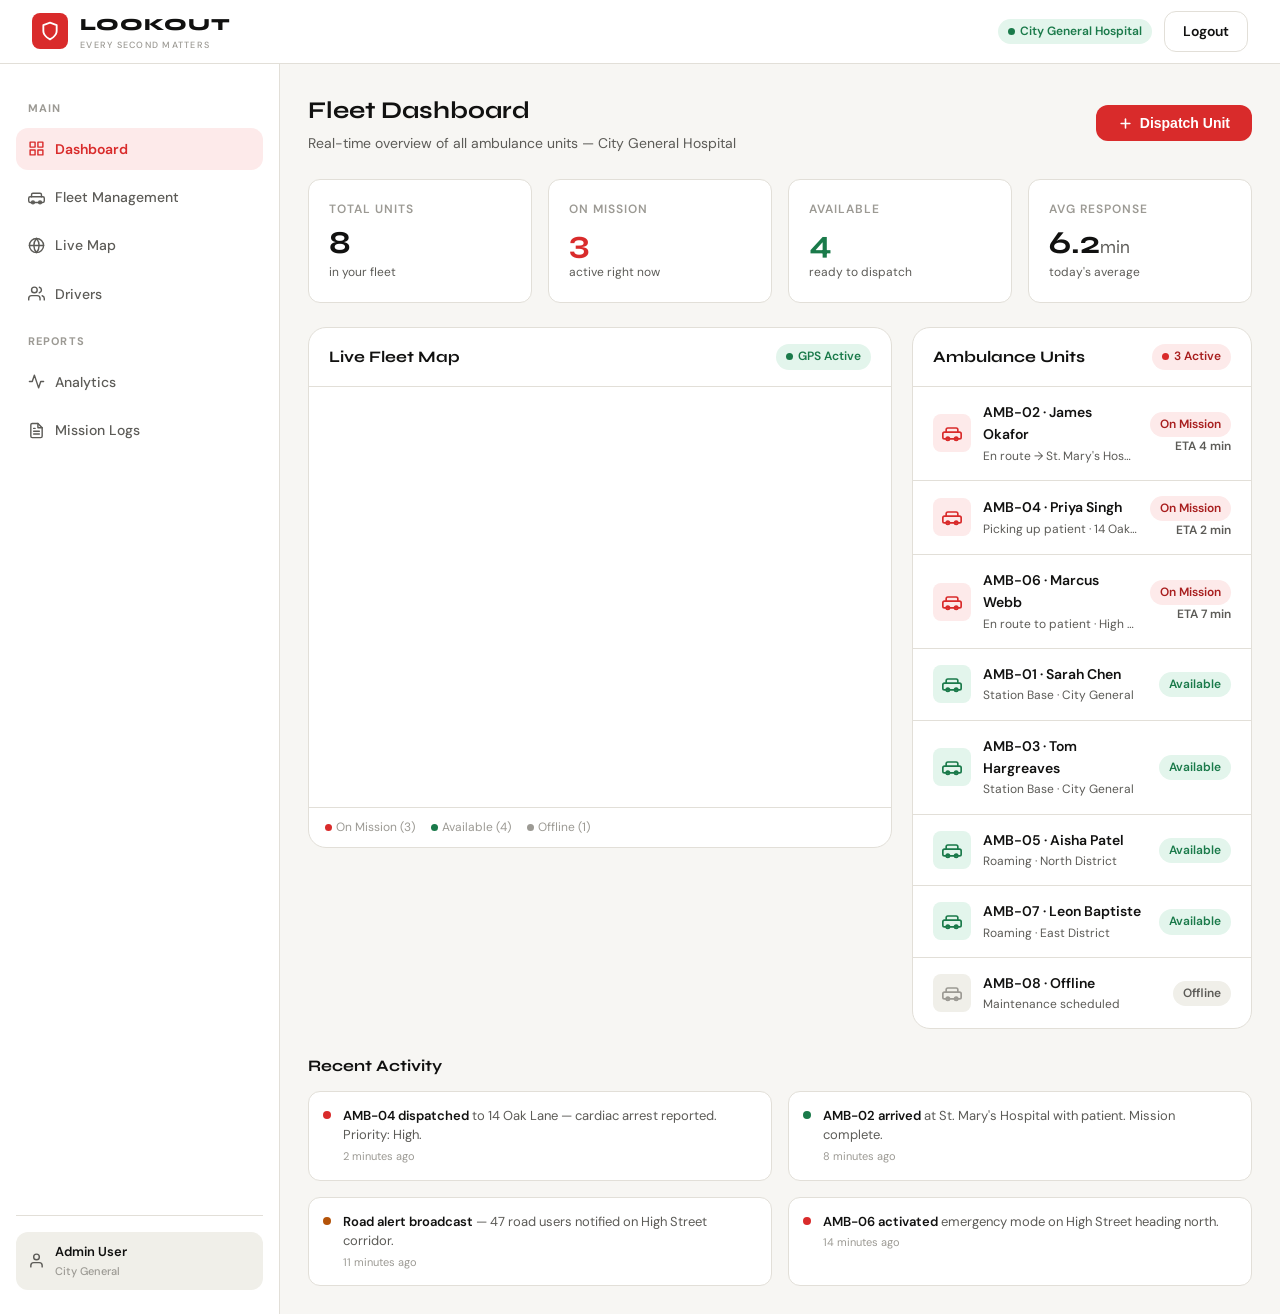
==== admin-dashboard.html @ bb5c8521 "Add files via upload" ====
<!DOCTYPE html>
<html lang="en">
<head>
  <meta charset="UTF-8"/>
  <meta name="viewport" content="width=device-width, initial-scale=1.0"/>
  <title>Admin Dashboard – Lookout</title>
  <link rel="stylesheet" href="style.css"/>
  <style>
    body { background: var(--bg); }

    .page-wrap {
      display: grid;
      grid-template-columns: 280px 1fr;
      min-height: calc(100vh - 64px);
    }

    /* SIDEBAR */
    .sidebar {
      background: var(--surface);
      border-right: 1px solid var(--border);
      padding: 24px 16px;
      display: flex;
      flex-direction: column;
      gap: 6px;
    }

    .sidebar-label {
      font-size: 11px;
      font-weight: 700;
      letter-spacing: 0.1em;
      text-transform: uppercase;
      color: var(--text3);
      padding: 4px 12px;
      margin-top: 8px;
    }

    .nav-item {
      display: flex;
      align-items: center;
      gap: 10px;
      padding: 10px 12px;
      border-radius: var(--radius);
      font-size: 14px;
      font-weight: 500;
      color: var(--text2);
      cursor: pointer;
      text-decoration: none;
      transition: background 0.12s, color 0.12s;
    }
    .nav-item svg { width: 17px; height: 17px; flex-shrink: 0; }
    .nav-item:hover { background: var(--surface2); color: var(--text); }
    .nav-item.active { background: var(--red-light); color: var(--red); font-weight: 600; }

    .sidebar-footer {
      margin-top: auto;
      padding-top: 16px;
      border-top: 1px solid var(--border);
    }

    /* MAIN CONTENT */
    .main {
      padding: 28px;
      display: flex;
      flex-direction: column;
      gap: 24px;
      overflow-y: auto;
    }

    .page-header {
      display: flex;
      align-items: center;
      justify-content: space-between;
    }

    .page-header h1 {
      font-family: var(--font-display);
      font-size: 24px;
      font-weight: 700;
    }

    .page-header p { font-size: 14px; color: var(--text2); margin-top: 2px; }

    /* STATS ROW */
    .stats-row {
      display: grid;
      grid-template-columns: repeat(4, 1fr);
      gap: 16px;
    }

    /* MAP + TABLE */
    .grid-2 {
      display: grid;
      grid-template-columns: 1fr 340px;
      gap: 20px;
      align-items: start;
    }

    /* MAP */
    .map-container {
      background: var(--surface);
      border: 1px solid var(--border);
      border-radius: var(--radius-lg);
      overflow: hidden;
    }

    .map-header {
      display: flex;
      align-items: center;
      justify-content: space-between;
      padding: 16px 20px;
      border-bottom: 1px solid var(--border);
    }

    .map-header h3 {
      font-family: var(--font-display);
      font-size: 16px;
      font-weight: 700;
    }

    .map-frame {
      width: 100%;
      height: 420px;
      border: none;
      display: block;
    }

    /* MAP SVG VISUALIZATION */
    .map-svg-wrap {
      width: 100%;
      height: 420px;
      background: #e4efe4;
      position: relative;
      overflow: hidden;
    }

    /* FLEET TABLE */
    .fleet-panel {
      background: var(--surface);
      border: 1px solid var(--border);
      border-radius: var(--radius-lg);
      overflow: hidden;
    }

    .fleet-header {
      padding: 16px 20px;
      border-bottom: 1px solid var(--border);
      display: flex;
      align-items: center;
      justify-content: space-between;
    }

    .fleet-header h3 {
      font-family: var(--font-display);
      font-size: 16px;
      font-weight: 700;
    }

    .ambulance-item {
      display: flex;
      align-items: center;
      gap: 12px;
      padding: 14px 20px;
      border-bottom: 1px solid var(--border);
      cursor: pointer;
      transition: background 0.12s;
    }
    .ambulance-item:hover { background: var(--surface2); }
    .ambulance-item:last-child { border-bottom: none; }

    .amb-icon {
      width: 38px;
      height: 38px;
      border-radius: 8px;
      display: flex;
      align-items: center;
      justify-content: center;
      flex-shrink: 0;
    }
    .amb-icon svg { width: 20px; height: 20px; }
    .amb-icon.active { background: var(--red-light); color: var(--red); }
    .amb-icon.available { background: var(--green-light); color: var(--green); }
    .amb-icon.offline { background: var(--surface2); color: var(--text3); }

    .amb-info { flex: 1; min-width: 0; }
    .amb-name { font-size: 14px; font-weight: 600; color: var(--text); }
    .amb-location { font-size: 12px; color: var(--text2); margin-top: 1px; white-space: nowrap; overflow: hidden; text-overflow: ellipsis; }

    .amb-meta { text-align: right; }
    .amb-eta { font-size: 12px; font-weight: 600; color: var(--text2); }

    /* DISPATCH MODAL */
    .dispatch-bar {
      background: var(--surface);
      border: 1px solid var(--border);
      border-radius: var(--radius-lg);
      padding: 20px 24px;
      display: flex;
      align-items: center;
      gap: 16px;
      flex-wrap: wrap;
    }

    .dispatch-bar h3 {
      font-family: var(--font-display);
      font-size: 16px;
      font-weight: 700;
      flex-shrink: 0;
    }

    .dispatch-bar input, .dispatch-bar select {
      flex: 1;
      min-width: 180px;
      padding: 10px 14px;
      font-family: var(--font-body);
      font-size: 14px;
      border: 1.5px solid var(--border);
      border-radius: var(--radius);
      background: var(--surface);
      color: var(--text);
      outline: none;
    }
    .dispatch-bar input:focus, .dispatch-bar select:focus { border-color: var(--red); }

    .dispatch-btn {
      background: var(--red);
      color: white;
      font-size: 14px;
      font-weight: 700;
      padding: 10px 22px;
      border-radius: var(--radius);
      border: none;
      cursor: pointer;
      white-space: nowrap;
      transition: background 0.15s;
      display: flex;
      align-items: center;
      gap: 7px;
    }
    .dispatch-btn:hover { background: var(--red-dark); }

    /* ALERTS SECTION */
    .alerts-row {
      display: grid;
      grid-template-columns: 1fr 1fr;
      gap: 16px;
    }

    .alert-item {
      display: flex;
      align-items: flex-start;
      gap: 12px;
      padding: 14px;
      background: var(--surface);
      border: 1px solid var(--border);
      border-radius: var(--radius);
    }

    .alert-dot {
      width: 8px; height: 8px;
      border-radius: 50%;
      margin-top: 5px;
      flex-shrink: 0;
    }

    .alert-text { font-size: 13px; color: var(--text2); line-height: 1.5; }
    .alert-text strong { color: var(--text); font-weight: 600; }
    .alert-time { font-size: 11px; color: var(--text3); margin-top: 3px; }

    @media (max-width: 900px) {
      .page-wrap { grid-template-columns: 1fr; }
      .sidebar { display: none; }
      .stats-row { grid-template-columns: repeat(2,1fr); }
      .grid-2 { grid-template-columns: 1fr; }
      .alerts-row { grid-template-columns: 1fr; }
    }
  </style>
</head>
<body>

  <nav>
    <a class="logo-wrap" href="index.html">
      <div class="logo-mark">
        <svg viewBox="0 0 24 24" fill="none" stroke="currentColor" stroke-width="2.2" stroke-linecap="round" stroke-linejoin="round">
          <path d="M12 22s8-4 8-10V5l-8-3-8 3v7c0 6 8 10 8 10z"/>
        </svg>
      </div>
      <div class="logo-text">
        <span class="brand">LOOKOUT</span>
        <span class="tagline">Every Second Matters</span>
      </div>
    </a>
    <div class="nav-right">
      <span class="badge badge-green"><span class="dot dot-green"></span> City General Hospital</span>
      <a class="btn-ghost" href="index.html">Logout</a>
    </div>
  </nav>

  <div class="page-wrap">

    <!-- SIDEBAR -->
    <aside class="sidebar">
      <div class="sidebar-label">Main</div>
      <a class="nav-item active" href="#">
        <svg viewBox="0 0 24 24" fill="none" stroke="currentColor" stroke-width="2" stroke-linecap="round" stroke-linejoin="round"><rect x="3" y="3" width="7" height="7"/><rect x="14" y="3" width="7" height="7"/><rect x="3" y="14" width="7" height="7"/><rect x="14" y="14" width="7" height="7"/></svg>
        Dashboard
      </a>
      <a class="nav-item" href="#">
        <svg viewBox="0 0 24 24" fill="none" stroke="currentColor" stroke-width="2" stroke-linecap="round" stroke-linejoin="round"><rect x="1" y="11" width="22" height="8" rx="2"/><path d="M5 11V8a2 2 0 012-2h10a2 2 0 012 2v3"/><circle cx="7" cy="19" r="2"/><circle cx="17" cy="19" r="2"/></svg>
        Fleet Management
      </a>
      <a class="nav-item" href="#">
        <svg viewBox="0 0 24 24" fill="none" stroke="currentColor" stroke-width="2" stroke-linecap="round" stroke-linejoin="round"><circle cx="12" cy="12" r="10"/><line x1="2" y1="12" x2="22" y2="12"/><path d="M12 2a15.3 15.3 0 010 20M12 2a15.3 15.3 0 000 20"/></svg>
        Live Map
      </a>
      <a class="nav-item" href="#">
        <svg viewBox="0 0 24 24" fill="none" stroke="currentColor" stroke-width="2" stroke-linecap="round" stroke-linejoin="round"><path d="M17 21v-2a4 4 0 00-4-4H5a4 4 0 00-4 4v2"/><circle cx="9" cy="7" r="4"/><path d="M23 21v-2a4 4 0 00-3-3.87M16 3.13a4 4 0 010 7.75"/></svg>
        Drivers
      </a>
      <div class="sidebar-label">Reports</div>
      <a class="nav-item" href="#">
        <svg viewBox="0 0 24 24" fill="none" stroke="currentColor" stroke-width="2" stroke-linecap="round" stroke-linejoin="round"><polyline points="22 12 18 12 15 21 9 3 6 12 2 12"/></svg>
        Analytics
      </a>
      <a class="nav-item" href="#">
        <svg viewBox="0 0 24 24" fill="none" stroke="currentColor" stroke-width="2" stroke-linecap="round" stroke-linejoin="round"><path d="M14 2H6a2 2 0 00-2 2v16a2 2 0 002 2h12a2 2 0 002-2V8z"/><polyline points="14 2 14 8 20 8"/><line x1="16" y1="13" x2="8" y2="13"/><line x1="16" y1="17" x2="8" y2="17"/><polyline points="10 9 9 9 8 9"/></svg>
        Mission Logs
      </a>
      <div class="sidebar-footer">
        <div class="nav-item" style="cursor:default; background:var(--surface2);">
          <svg width="17" height="17" viewBox="0 0 24 24" fill="none" stroke="currentColor" stroke-width="2" stroke-linecap="round" stroke-linejoin="round"><path d="M20 21v-2a4 4 0 00-4-4H8a4 4 0 00-4 4v2"/><circle cx="12" cy="7" r="4"/></svg>
          <div>
            <div style="font-size:13px;font-weight:600;color:var(--text);">Admin User</div>
            <div style="font-size:11px;color:var(--text3);">City General</div>
          </div>
        </div>
      </div>
    </aside>

    <!-- MAIN -->
    <main class="main">

      <div class="page-header">
        <div>
          <h1>Fleet Dashboard</h1>
          <p>Real-time overview of all ambulance units — City General Hospital</p>
        </div>
        <button class="dispatch-btn" onclick="showDispatch()">
          <svg width="15" height="15" viewBox="0 0 24 24" fill="none" stroke="currentColor" stroke-width="2.5" stroke-linecap="round" stroke-linejoin="round"><line x1="12" y1="5" x2="12" y2="19"/><line x1="5" y1="12" x2="19" y2="12"/></svg>
          Dispatch Unit
        </button>
      </div>

      <!-- STATS -->
      <div class="stats-row">
        <div class="stat-card">
          <div class="stat-label">Total Units</div>
          <div class="stat-value">8</div>
          <div class="stat-sub">in your fleet</div>
        </div>
        <div class="stat-card">
          <div class="stat-label">On Mission</div>
          <div class="stat-value" style="color:var(--red);">3</div>
          <div class="stat-sub">active right now</div>
        </div>
        <div class="stat-card">
          <div class="stat-label">Available</div>
          <div class="stat-value" style="color:var(--green);">4</div>
          <div class="stat-sub">ready to dispatch</div>
        </div>
        <div class="stat-card">
          <div class="stat-label">Avg Response</div>
          <div class="stat-value">6.2<span style="font-size:18px;font-weight:400;color:var(--text2);">min</span></div>
          <div class="stat-sub">today's average</div>
        </div>
      </div>

      <!-- DISPATCH BAR (hidden by default) -->
      <div class="dispatch-bar" id="dispatchBar" style="display:none;">
        <h3>🚨 Dispatch Unit</h3>
        <input type="text" placeholder="Patient address or location..."/>
        <select>
          <option>-- Select Ambulance --</option>
          <option>AMB-01 · Available</option>
          <option>AMB-03 · Available</option>
          <option>AMB-05 · Available</option>
          <option>AMB-07 · Available</option>
        </select>
        <select>
          <option>Priority: High</option>
          <option>Priority: Medium</option>
          <option>Priority: Low</option>
        </select>
        <button class="dispatch-btn" onclick="dispatchUnit()">Send Unit →</button>
      </div>

      <!-- MAP + FLEET -->
      <div class="grid-2">

        <!-- MAP -->
        <div class="map-container">
          <div class="map-header">
            <h3>Live Fleet Map</h3>
            <span class="badge badge-green"><span class="dot dot-green"></span> GPS Active</span>
          </div>
          <!-- OpenStreetMap via iframe (works on GitHub Pages) -->
          <iframe
            class="map-frame"
            src="https://www.openstreetmap.org/export/embed.html?bbox=-0.15%2C51.49%2C-0.08%2C51.52&layer=mapnik"
            style="border:none; width:100%; height:420px;"
            allowfullscreen
            loading="lazy"
          ></iframe>
          <div style="padding:10px 16px; border-top:1px solid var(--border); font-size:12px; color:var(--text3); display:flex; gap:16px; align-items:center; flex-wrap:wrap;">
            <span><span class="dot dot-red" style="display:inline-block;margin-right:4px;"></span>On Mission (3)</span>
            <span><span style="width:7px;height:7px;border-radius:50%;background:var(--green);display:inline-block;margin-right:4px;"></span>Available (4)</span>
            <span><span style="width:7px;height:7px;border-radius:50%;background:var(--text3);display:inline-block;margin-right:4px;"></span>Offline (1)</span>
          </div>
        </div>

        <!-- FLEET LIST -->
        <div class="fleet-panel">
          <div class="fleet-header">
            <h3>Ambulance Units</h3>
            <span class="badge badge-red"><span class="dot dot-red"></span>3 Active</span>
          </div>

          <div class="ambulance-item" onclick="selectAmb(this)">
            <div class="amb-icon active">
              <svg viewBox="0 0 24 24" fill="none" stroke="currentColor" stroke-width="2" stroke-linecap="round" stroke-linejoin="round"><rect x="1" y="11" width="22" height="8" rx="2"/><path d="M5 11V8a2 2 0 012-2h10a2 2 0 012 2v3"/><circle cx="7" cy="19" r="2"/><circle cx="17" cy="19" r="2"/></svg>
            </div>
            <div class="amb-info">
              <div class="amb-name">AMB-02 · James Okafor</div>
              <div class="amb-location">En route → St. Mary's Hospital</div>
            </div>
            <div class="amb-meta">
              <span class="badge badge-red">On Mission</span>
              <div class="amb-eta">ETA 4 min</div>
            </div>
          </div>

          <div class="ambulance-item" onclick="selectAmb(this)">
            <div class="amb-icon active">
              <svg viewBox="0 0 24 24" fill="none" stroke="currentColor" stroke-width="2" stroke-linecap="round" stroke-linejoin="round"><rect x="1" y="11" width="22" height="8" rx="2"/><path d="M5 11V8a2 2 0 012-2h10a2 2 0 012 2v3"/><circle cx="7" cy="19" r="2"/><circle cx="17" cy="19" r="2"/></svg>
            </div>
            <div class="amb-info">
              <div class="amb-name">AMB-04 · Priya Singh</div>
              <div class="amb-location">Picking up patient · 14 Oak Lane</div>
            </div>
            <div class="amb-meta">
              <span class="badge badge-red">On Mission</span>
              <div class="amb-eta">ETA 2 min</div>
            </div>
          </div>

          <div class="ambulance-item" onclick="selectAmb(this)">
            <div class="amb-icon active">
              <svg viewBox="0 0 24 24" fill="none" stroke="currentColor" stroke-width="2" stroke-linecap="round" stroke-linejoin="round"><rect x="1" y="11" width="22" height="8" rx="2"/><path d="M5 11V8a2 2 0 012-2h10a2 2 0 012 2v3"/><circle cx="7" cy="19" r="2"/><circle cx="17" cy="19" r="2"/></svg>
            </div>
            <div class="amb-info">
              <div class="amb-name">AMB-06 · Marcus Webb</div>
              <div class="amb-location">En route to patient · High St</div>
            </div>
            <div class="amb-meta">
              <span class="badge badge-red">On Mission</span>
              <div class="amb-eta">ETA 7 min</div>
            </div>
          </div>

          <div class="ambulance-item">
            <div class="amb-icon available">
              <svg viewBox="0 0 24 24" fill="none" stroke="currentColor" stroke-width="2" stroke-linecap="round" stroke-linejoin="round"><rect x="1" y="11" width="22" height="8" rx="2"/><path d="M5 11V8a2 2 0 012-2h10a2 2 0 012 2v3"/><circle cx="7" cy="19" r="2"/><circle cx="17" cy="19" r="2"/></svg>
            </div>
            <div class="amb-info">
              <div class="amb-name">AMB-01 · Sarah Chen</div>
              <div class="amb-location">Station Base · City General</div>
            </div>
            <div class="amb-meta">
              <span class="badge badge-green">Available</span>
            </div>
          </div>

          <div class="ambulance-item">
            <div class="amb-icon available">
              <svg viewBox="0 0 24 24" fill="none" stroke="currentColor" stroke-width="2" stroke-linecap="round" stroke-linejoin="round"><rect x="1" y="11" width="22" height="8" rx="2"/><path d="M5 11V8a2 2 0 012-2h10a2 2 0 012 2v3"/><circle cx="7" cy="19" r="2"/><circle cx="17" cy="19" r="2"/></svg>
            </div>
            <div class="amb-info">
              <div class="amb-name">AMB-03 · Tom Hargreaves</div>
              <div class="amb-location">Station Base · City General</div>
            </div>
            <div class="amb-meta">
              <span class="badge badge-green">Available</span>
            </div>
          </div>

          <div class="ambulance-item">
            <div class="amb-icon available">
              <svg viewBox="0 0 24 24" fill="none" stroke="currentColor" stroke-width="2" stroke-linecap="round" stroke-linejoin="round"><rect x="1" y="11" width="22" height="8" rx="2"/><path d="M5 11V8a2 2 0 012-2h10a2 2 0 012 2v3"/><circle cx="7" cy="19" r="2"/><circle cx="17" cy="19" r="2"/></svg>
            </div>
            <div class="amb-info">
              <div class="amb-name">AMB-05 · Aisha Patel</div>
              <div class="amb-location">Roaming · North District</div>
            </div>
            <div class="amb-meta">
              <span class="badge badge-green">Available</span>
            </div>
          </div>

          <div class="ambulance-item">
            <div class="amb-icon available">
              <svg viewBox="0 0 24 24" fill="none" stroke="currentColor" stroke-width="2" stroke-linecap="round" stroke-linejoin="round"><rect x="1" y="11" width="22" height="8" rx="2"/><path d="M5 11V8a2 2 0 012-2h10a2 2 0 012 2v3"/><circle cx="7" cy="19" r="2"/><circle cx="17" cy="19" r="2"/></svg>
            </div>
            <div class="amb-info">
              <div class="amb-name">AMB-07 · Leon Baptiste</div>
              <div class="amb-location">Roaming · East District</div>
            </div>
            <div class="amb-meta">
              <span class="badge badge-green">Available</span>
            </div>
          </div>

          <div class="ambulance-item">
            <div class="amb-icon offline">
              <svg viewBox="0 0 24 24" fill="none" stroke="currentColor" stroke-width="2" stroke-linecap="round" stroke-linejoin="round"><rect x="1" y="11" width="22" height="8" rx="2"/><path d="M5 11V8a2 2 0 012-2h10a2 2 0 012 2v3"/><circle cx="7" cy="19" r="2"/><circle cx="17" cy="19" r="2"/></svg>
            </div>
            <div class="amb-info">
              <div class="amb-name">AMB-08 · Offline</div>
              <div class="amb-location">Maintenance scheduled</div>
            </div>
            <div class="amb-meta">
              <span class="badge badge-gray">Offline</span>
            </div>
          </div>
        </div>
      </div>

      <!-- RECENT ALERTS -->
      <div>
        <div style="font-family:var(--font-display);font-size:16px;font-weight:700;margin-bottom:12px;">Recent Activity</div>
        <div class="alerts-row">
          <div class="alert-item">
            <div class="alert-dot" style="background:var(--red);"></div>
            <div>
              <div class="alert-text"><strong>AMB-04 dispatched</strong> to 14 Oak Lane — cardiac arrest reported. Priority: High.</div>
              <div class="alert-time">2 minutes ago</div>
            </div>
          </div>
          <div class="alert-item">
            <div class="alert-dot" style="background:var(--green);"></div>
            <div>
              <div class="alert-text"><strong>AMB-02 arrived</strong> at St. Mary's Hospital with patient. Mission complete.</div>
              <div class="alert-time">8 minutes ago</div>
            </div>
          </div>
          <div class="alert-item">
            <div class="alert-dot" style="background:var(--amber);"></div>
            <div>
              <div class="alert-text"><strong>Road alert broadcast</strong> — 47 road users notified on High Street corridor.</div>
              <div class="alert-time">11 minutes ago</div>
            </div>
          </div>
          <div class="alert-item">
            <div class="alert-dot" style="background:var(--red);"></div>
            <div>
              <div class="alert-text"><strong>AMB-06 activated</strong> emergency mode on High Street heading north.</div>
              <div class="alert-time">14 minutes ago</div>
            </div>
          </div>
        </div>
      </div>

    </main>
  </div>

  <script>
    function showDispatch() {
      const bar = document.getElementById('dispatchBar');
      bar.style.display = bar.style.display === 'none' ? 'flex' : 'none';
    }

    function dispatchUnit() {
      alert('Unit dispatched successfully! The driver will receive the mission on their dashboard.');
      document.getElementById('dispatchBar').style.display = 'none';
    }

    function selectAmb(el) {
      document.querySelectorAll('.ambulance-item').forEach(i => i.style.background = '');
      el.style.background = 'var(--red-light)';
    }
  </script>
</body>
</html>
---- style.css ----
@import url('https://fonts.googleapis.com/css2?family=Syne:wght@400;600;700;800&family=DM+Sans:ital,wght@0,300;0,400;0,500;0,600;1,400&display=swap');

:root {
  --red: #D92B2B;
  --red-dark: #A81E1E;
  --red-light: #FDEAEA;
  --red-mid: #F5B0B0;
  --bg: #F7F6F3;
  --surface: #FFFFFF;
  --surface2: #F0EFE9;
  --border: #E2DFD8;
  --text: #111110;
  --text2: #5C5B57;
  --text3: #9C9A94;
  --green: #1A7A4A;
  --green-light: #E3F5EC;
  --amber: #B45309;
  --amber-light: #FEF3C7;
  --blue: #1D4ED8;
  --blue-light: #EFF6FF;
  --font-display: 'Syne', sans-serif;
  --font-body: 'DM Sans', sans-serif;
  --radius: 12px;
  --radius-lg: 18px;
  --shadow: 0 1px 3px rgba(0,0,0,0.08), 0 4px 16px rgba(0,0,0,0.06);
  --shadow-lg: 0 4px 24px rgba(0,0,0,0.12);
}

*, *::before, *::after { box-sizing: border-box; margin: 0; padding: 0; }

html { scroll-behavior: smooth; }

body {
  font-family: var(--font-body);
  background: var(--bg);
  color: var(--text);
  min-height: 100vh;
  font-size: 15px;
  line-height: 1.6;
  -webkit-font-smoothing: antialiased;
}

/* ── NAV ── */
nav {
  display: flex;
  align-items: center;
  justify-content: space-between;
  padding: 0 32px;
  height: 64px;
  background: var(--surface);
  border-bottom: 1px solid var(--border);
  position: sticky;
  top: 0;
  z-index: 100;
}

.logo-wrap {
  display: flex;
  align-items: center;
  gap: 12px;
  text-decoration: none;
}

.logo-mark {
  width: 36px;
  height: 36px;
  background: var(--red);
  border-radius: 8px;
  display: flex;
  align-items: center;
  justify-content: center;
}

.logo-mark svg { width: 20px; height: 20px; color: white; }

.logo-text .brand {
  font-family: var(--font-display);
  font-size: 17px;
  font-weight: 800;
  letter-spacing: 0.06em;
  color: var(--text);
  display: block;
}

.logo-text .tagline {
  font-size: 9px;
  font-weight: 500;
  letter-spacing: 0.14em;
  color: var(--text3);
  text-transform: uppercase;
  display: block;
}

.nav-right { display: flex; align-items: center; gap: 12px; }

.btn-ghost {
  font-family: var(--font-body);
  font-size: 14px;
  font-weight: 600;
  color: var(--text);
  background: transparent;
  border: 1.5px solid var(--border);
  border-radius: var(--radius);
  padding: 8px 18px;
  cursor: pointer;
  text-decoration: none;
  transition: background 0.15s, border-color 0.15s;
}
.btn-ghost:hover { background: var(--surface2); border-color: #ccc; }

.btn-red {
  font-family: var(--font-body);
  font-size: 14px;
  font-weight: 700;
  color: white;
  background: var(--red);
  border: none;
  border-radius: var(--radius);
  padding: 9px 20px;
  cursor: pointer;
  text-decoration: none;
  transition: background 0.15s, transform 0.1s;
  display: inline-flex;
  align-items: center;
  gap: 6px;
}
.btn-red:hover { background: var(--red-dark); }
.btn-red:active { transform: scale(0.97); }

/* ── STATUS BADGES ── */
.badge {
  display: inline-flex;
  align-items: center;
  gap: 5px;
  font-size: 12px;
  font-weight: 600;
  padding: 3px 10px;
  border-radius: 99px;
}
.badge-green { background: var(--green-light); color: var(--green); }
.badge-amber { background: var(--amber-light); color: var(--amber); }
.badge-red   { background: var(--red-light); color: var(--red-dark); }
.badge-gray  { background: var(--surface2); color: var(--text2); }

.dot {
  width: 7px; height: 7px;
  border-radius: 50%;
  display: inline-block;
}
.dot-green { background: var(--green); animation: pulse-green 2s infinite; }
.dot-red   { background: var(--red); animation: pulse-red 1.2s infinite; }
.dot-amber { background: var(--amber); }
.dot-gray  { background: var(--text3); }

@keyframes pulse-green {
  0%,100% { box-shadow: 0 0 0 0 rgba(26,122,74,0.4); }
  50%      { box-shadow: 0 0 0 4px rgba(26,122,74,0); }
}
@keyframes pulse-red {
  0%,100% { box-shadow: 0 0 0 0 rgba(217,43,43,0.5); }
  50%      { box-shadow: 0 0 0 5px rgba(217,43,43,0); }
}

/* ── CARDS ── */
.card {
  background: var(--surface);
  border: 1px solid var(--border);
  border-radius: var(--radius-lg);
  padding: 24px;
}

/* ── FORMS ── */
.form-group { margin-bottom: 20px; }
.form-group label {
  display: block;
  font-size: 13px;
  font-weight: 600;
  color: var(--text2);
  text-transform: uppercase;
  letter-spacing: 0.07em;
  margin-bottom: 7px;
}
.form-group input,
.form-group select {
  width: 100%;
  padding: 12px 14px;
  font-family: var(--font-body);
  font-size: 15px;
  color: var(--text);
  background: var(--surface);
  border: 1.5px solid var(--border);
  border-radius: var(--radius);
  outline: none;
  transition: border-color 0.15s;
}
.form-group input:focus,
.form-group select:focus { border-color: var(--red); }
.form-group input::placeholder { color: var(--text3); }

/* ── MAP PLACEHOLDER ── */
.map-box {
  width: 100%;
  background: #e8eaed;
  border-radius: var(--radius-lg);
  overflow: hidden;
  position: relative;
}

/* ── STAT CARD ── */
.stat-card {
  background: var(--surface);
  border: 1px solid var(--border);
  border-radius: var(--radius);
  padding: 20px;
}
.stat-card .stat-label {
  font-size: 12px;
  font-weight: 600;
  text-transform: uppercase;
  letter-spacing: 0.08em;
  color: var(--text3);
  margin-bottom: 8px;
}
.stat-card .stat-value {
  font-family: var(--font-display);
  font-size: 32px;
  font-weight: 700;
  color: var(--text);
  line-height: 1;
}
.stat-card .stat-sub {
  font-size: 12px;
  color: var(--text2);
  margin-top: 4px;
}

/* ── RESPONSIVE ── */
@media (max-width: 640px) {
  nav { padding: 0 16px; }
}
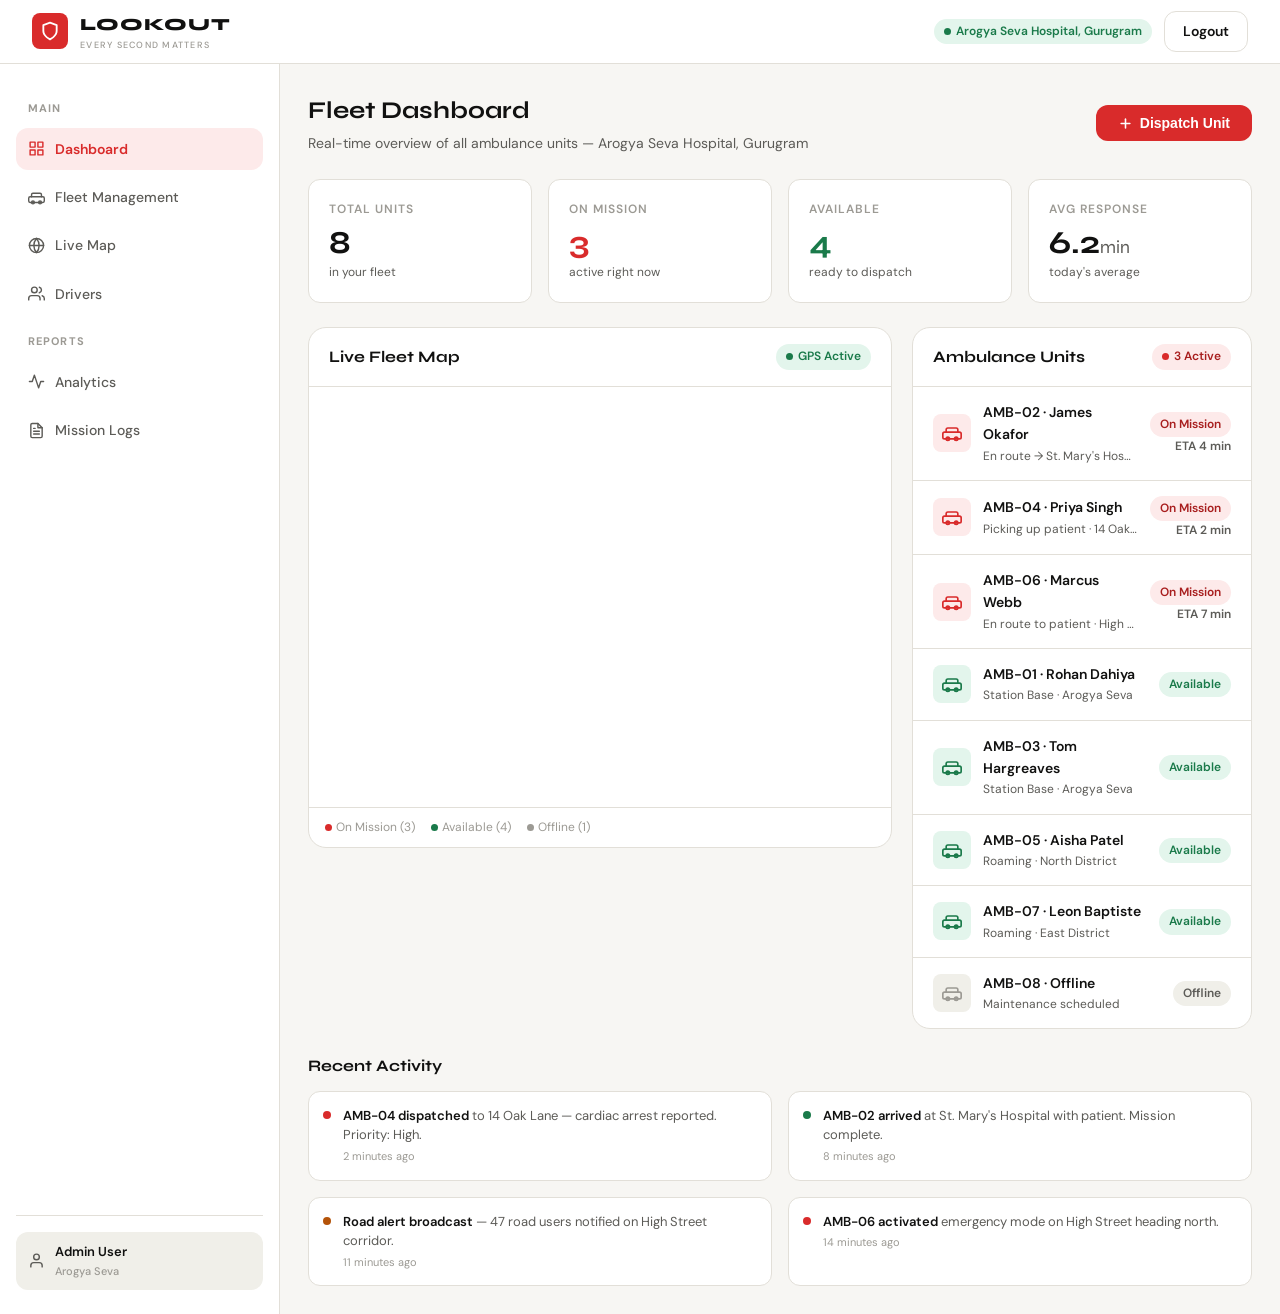
==== commit a387f803: "Convert Lookout prototype into app-style Haryana demo" ====
--- a/admin-dashboard.html
+++ b/admin-dashboard.html
@@ -3,6 +3,8 @@
 <head>
   <meta charset="UTF-8"/>
   <meta name="viewport" content="width=device-width, initial-scale=1.0"/>
+  <meta name="theme-color" content="#D92B2B"/>
+  <link rel="manifest" href="manifest.json"/>
   <title>Admin Dashboard – Lookout</title>
   <link rel="stylesheet" href="style.css"/>
   <style>
@@ -290,7 +292,7 @@
       </div>
     </a>
     <div class="nav-right">
-      <span class="badge badge-green"><span class="dot dot-green"></span> City General Hospital</span>
+      <span class="badge badge-green"><span class="dot dot-green"></span> Arogya Seva Hospital, Gurugram</span>
       <a class="btn-ghost" href="index.html">Logout</a>
     </div>
   </nav>
@@ -330,7 +332,7 @@
           <svg width="17" height="17" viewBox="0 0 24 24" fill="none" stroke="currentColor" stroke-width="2" stroke-linecap="round" stroke-linejoin="round"><path d="M20 21v-2a4 4 0 00-4-4H8a4 4 0 00-4 4v2"/><circle cx="12" cy="7" r="4"/></svg>
           <div>
             <div style="font-size:13px;font-weight:600;color:var(--text);">Admin User</div>
-            <div style="font-size:11px;color:var(--text3);">City General</div>
+            <div style="font-size:11px;color:var(--text3);">Arogya Seva</div>
           </div>
         </div>
       </div>
@@ -342,7 +344,7 @@
       <div class="page-header">
         <div>
           <h1>Fleet Dashboard</h1>
-          <p>Real-time overview of all ambulance units — City General Hospital</p>
+          <p>Real-time overview of all ambulance units — Arogya Seva Hospital, Gurugram</p>
         </div>
         <button class="dispatch-btn" onclick="showDispatch()">
           <svg width="15" height="15" viewBox="0 0 24 24" fill="none" stroke="currentColor" stroke-width="2.5" stroke-linecap="round" stroke-linejoin="round"><line x1="12" y1="5" x2="12" y2="19"/><line x1="5" y1="12" x2="19" y2="12"/></svg>
@@ -405,7 +407,7 @@
           <!-- OpenStreetMap via iframe (works on GitHub Pages) -->
           <iframe
             class="map-frame"
-            src="https://www.openstreetmap.org/export/embed.html?bbox=-0.15%2C51.49%2C-0.08%2C51.52&layer=mapnik"
+            src="https://www.openstreetmap.org/export/embed.html?bbox=76.95%2C28.37%2C77.12%2C28.53&layer=mapnik"
             style="border:none; width:100%; height:420px;"
             allowfullscreen
             loading="lazy"
@@ -471,8 +473,8 @@
               <svg viewBox="0 0 24 24" fill="none" stroke="currentColor" stroke-width="2" stroke-linecap="round" stroke-linejoin="round"><rect x="1" y="11" width="22" height="8" rx="2"/><path d="M5 11V8a2 2 0 012-2h10a2 2 0 012 2v3"/><circle cx="7" cy="19" r="2"/><circle cx="17" cy="19" r="2"/></svg>
             </div>
             <div class="amb-info">
-              <div class="amb-name">AMB-01 · Sarah Chen</div>
-              <div class="amb-location">Station Base · City General</div>
+              <div class="amb-name">AMB-01 · Rohan Dahiya</div>
+              <div class="amb-location">Station Base · Arogya Seva</div>
             </div>
             <div class="amb-meta">
               <span class="badge badge-green">Available</span>
@@ -485,7 +487,7 @@
             </div>
             <div class="amb-info">
               <div class="amb-name">AMB-03 · Tom Hargreaves</div>
-              <div class="amb-location">Station Base · City General</div>
+              <div class="amb-location">Station Base · Arogya Seva</div>
             </div>
             <div class="amb-meta">
               <span class="badge badge-green">Available</span>
@@ -587,5 +589,6 @@
       el.style.background = 'var(--red-light)';
     }
   </script>
+  <script src="app.js"></script>
 </body>
 </html>
